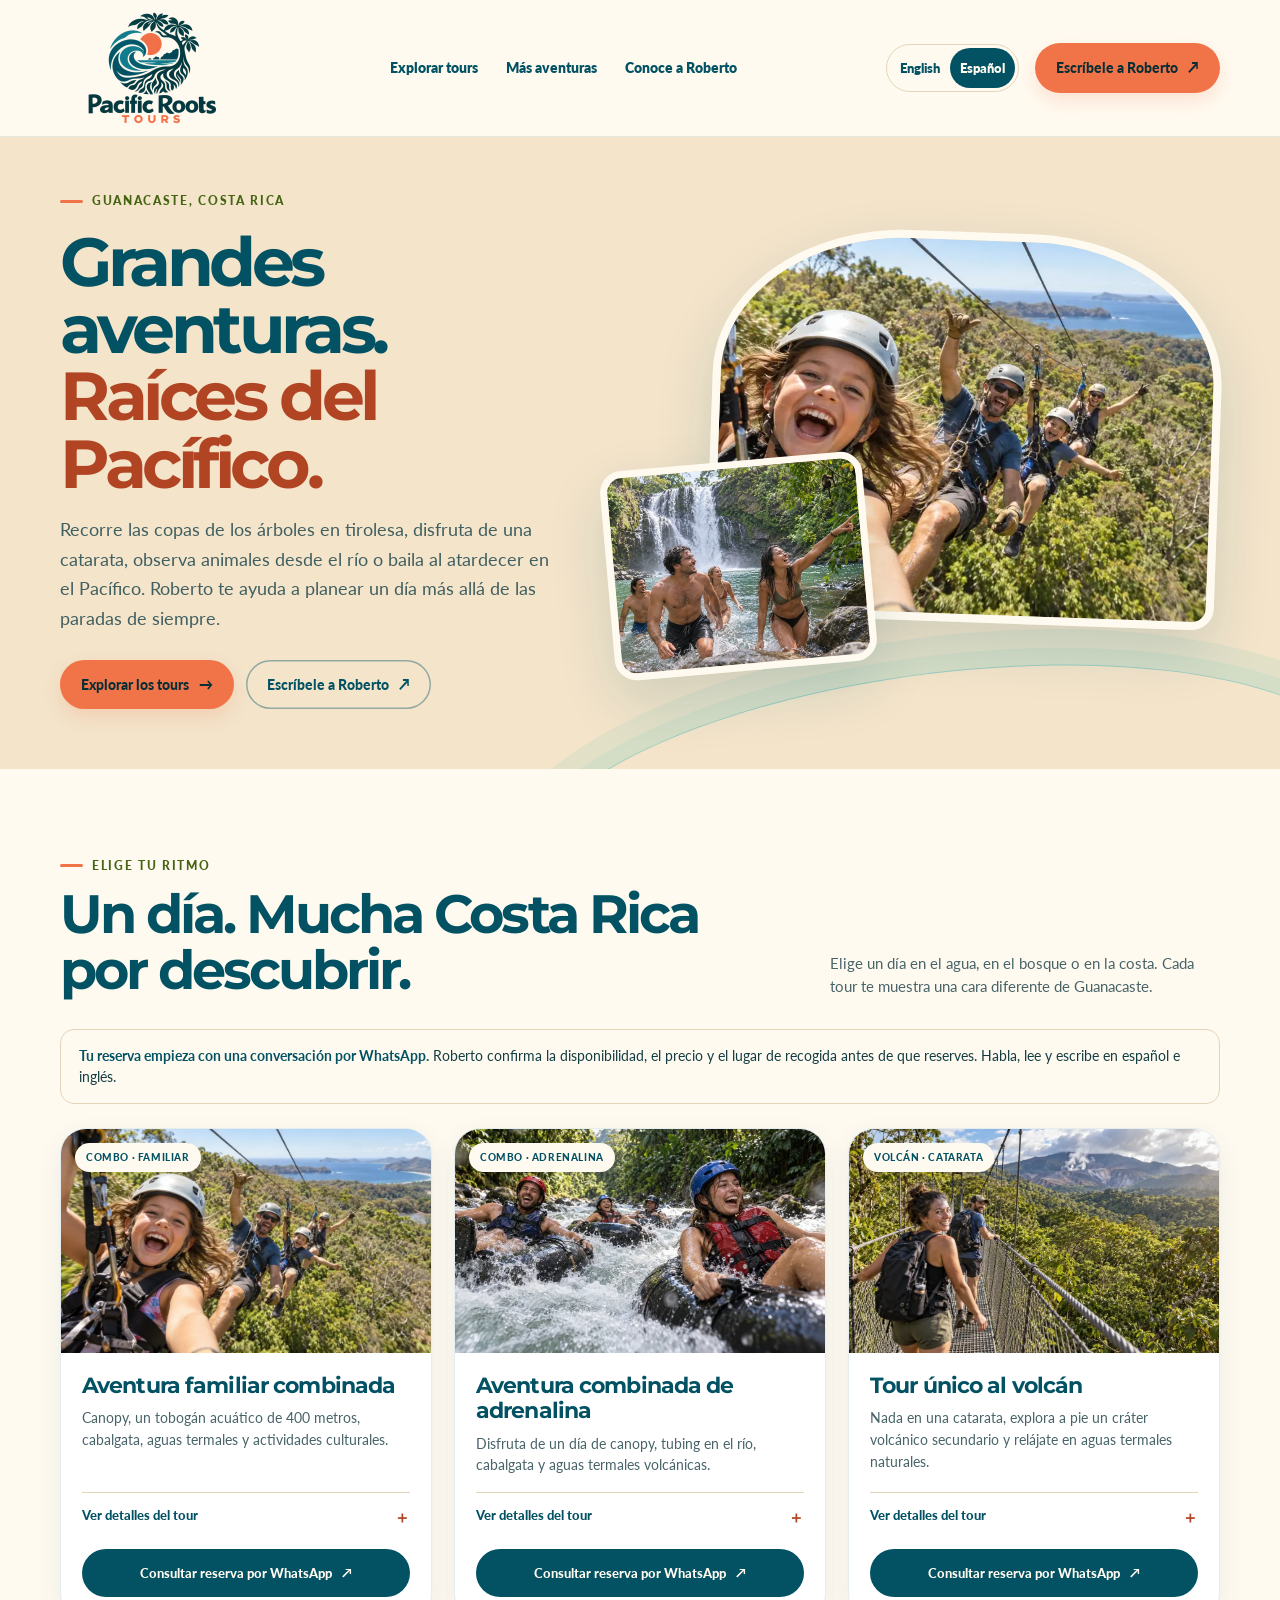
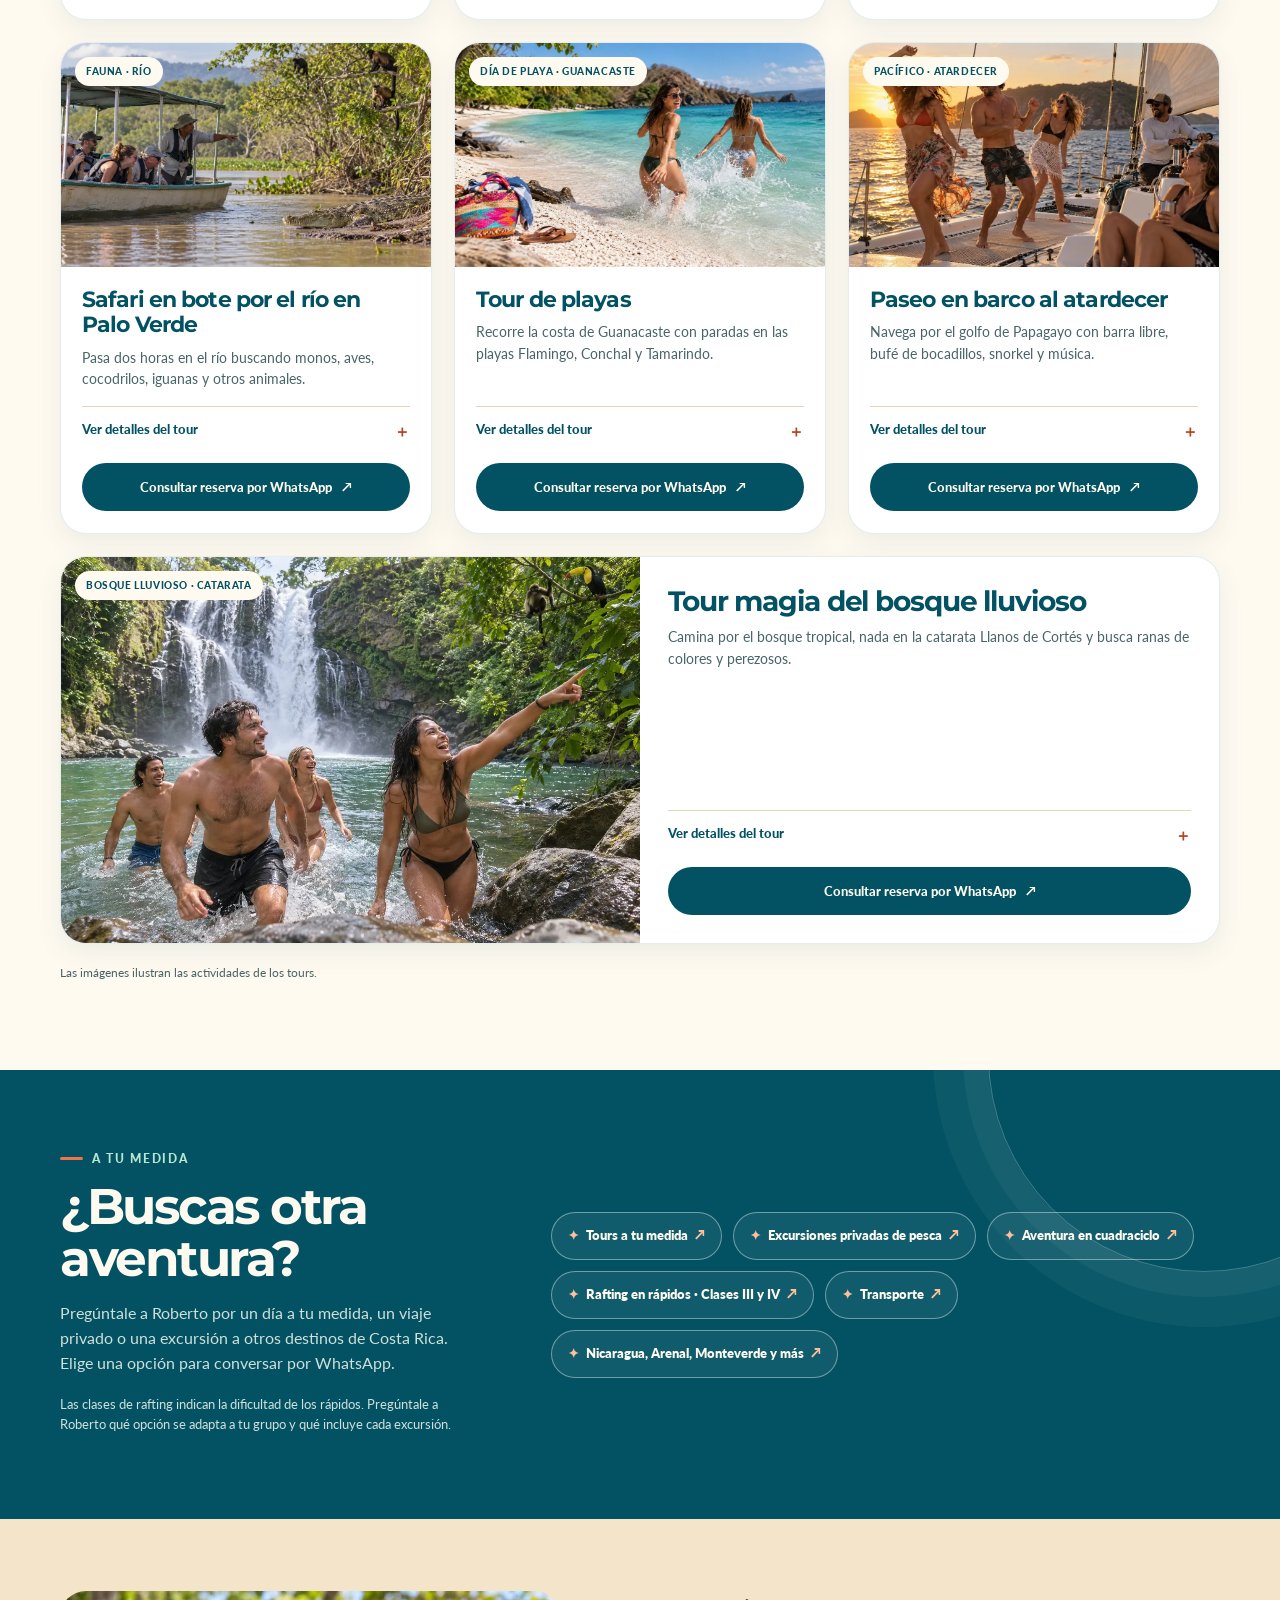
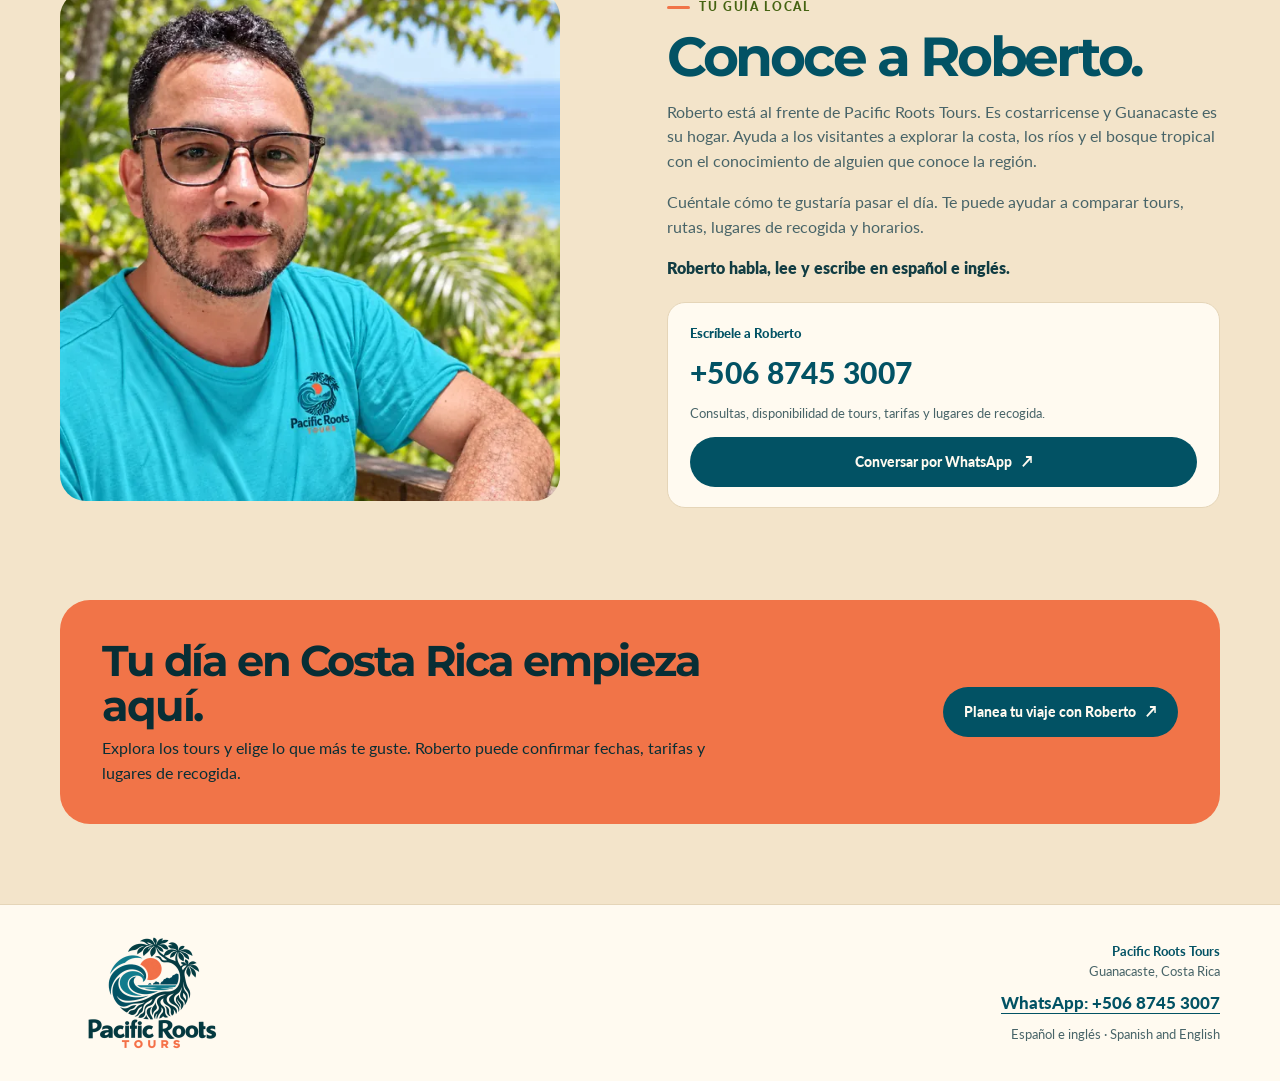
==== es/index.html @ ec78bafe "Add Spanish website and English Español language switch" ====
<!doctype html>
<html lang="es">
<head>
  <meta charset="utf-8">
  <meta name="viewport" content="width=device-width, initial-scale=1">
  <meta name="theme-color" content="#025264">
  <title>Pacific Roots Tours | Tours en Guanacaste, Costa Rica</title>
  <meta name="description" content="Explora Guanacaste con Roberto, tu guía local costarricense. Elige entre canopy, aventuras en el río, cataratas, vida silvestre, playas y paseos al atardecer.">
  <meta property="og:title" content="Pacific Roots Tours | Tours en Guanacaste, Costa Rica">
  <meta property="og:description" content="Canopy, aventuras en el río, vida silvestre, cataratas, playas y paseos al atardecer con Roberto, tu guía local.">
  <meta property="og:type" content="website">
  <link rel="canonical" href="https://www.pacificrootstours.com/es/">
  <meta property="og:url" content="https://www.pacificrootstours.com/es/">

  <link rel="alternate" hreflang="en" href="https://www.pacificrootstours.com/">
  <link rel="alternate" hreflang="es" href="https://www.pacificrootstours.com/es/">
  <link rel="alternate" hreflang="x-default" href="https://www.pacificrootstours.com/">
  <meta property="og:locale" content="es_CR">
  <meta property="og:locale:alternate" content="en_US">
  <meta property="og:site_name" content="Pacific Roots Tours">
  <meta property="og:image" content="https://www.pacificrootstours.com/assets/family-zipline.webp">
  <meta property="og:image:width" content="1100">
  <meta property="og:image:height" content="550">
  <meta property="og:image:alt" content="Imagen ilustrativa de una aventura de canopy en Guanacaste, Costa Rica">
  <meta name="twitter:card" content="summary_large_image">
  <link rel="icon" type="image/webp" href="/assets/pacific-roots-logo-web.webp">
  <link rel="preconnect" href="https://fonts.googleapis.com">
  <link rel="preconnect" href="https://fonts.gstatic.com" crossorigin>
  <link href="https://fonts.googleapis.com/css2?family=Lato:wght@400;500;600;700;800;900&amp;family=Montserrat:wght@600;700;800;900&amp;display=swap" rel="stylesheet">
  <link rel="stylesheet" href="/assets/site.css">
  <script type="application/ld+json">{"@context":"https://schema.org","@graph":[{"@type":"TravelAgency","@id":"https://www.pacificrootstours.com/#business","name":"Pacific Roots Tours","url":"https://www.pacificrootstours.com/","logo":"https://www.pacificrootstours.com/assets/pacific-roots-logo-original.png","telephone":"+50687453007","areaServed":{"@type":"AdministrativeArea","name":"Guanacaste, Costa Rica"},"contactPoint":{"@type":"ContactPoint","telephone":"+50687453007","contactType":"Consultas sobre tours y solicitudes de reserva","availableLanguage":["Spanish","English"],"url":"https://wa.me/50687453007"}},{"@type":"ItemList","name":"Pacific Roots Tours","itemListElement":[{"@type":"ListItem","position":1,"name":"Aventura familiar combinada","url":"https://www.pacificrootstours.com/es/#family-adventure"},{"@type":"ListItem","position":2,"name":"Aventura combinada de adrenalina","url":"https://www.pacificrootstours.com/es/#adrenaline-adventure"},{"@type":"ListItem","position":3,"name":"Tour único al volcán","url":"https://www.pacificrootstours.com/es/#volcano-tour"},{"@type":"ListItem","position":4,"name":"Safari en bote por el río en Palo Verde","url":"https://www.pacificrootstours.com/es/#river-safari"},{"@type":"ListItem","position":5,"name":"Tour de playas","url":"https://www.pacificrootstours.com/es/#beach-tour"},{"@type":"ListItem","position":6,"name":"Paseo en barco al atardecer","url":"https://www.pacificrootstours.com/es/#sunset-cruise"},{"@type":"ListItem","position":7,"name":"Tour magia del bosque lluvioso","url":"https://www.pacificrootstours.com/es/#rainforest-tour"}]}]}</script>
</head>
<body>
  <a class="skip-link" href="#top">Ir al contenido principal</a>
  <header><div class="shell nav">
    <a class="brand" href="#top" aria-label="Inicio de Pacific Roots Tours"><img class="brand-logo" src="/assets/pacific-roots-logo-web.webp" alt="Pacific Roots Tours" width="1536" height="1024"></a>
    <nav class="nav-links" id="navLinks" aria-label="Navegación principal"><a href="#tours">Explorar tours</a><a href="#more">Más aventuras</a><a href="#roberto">Conoce a Roberto</a><a class="nav-contact" href="https://wa.me/50687453007?text=%C2%A1Hola%2C%20Roberto%21%20%C2%BFPodr%C3%ADas%20ayudarme%20a%20planear%20un%20tour%20y%20confirmar%20la%20disponibilidad%2C%20las%20tarifas%20y%20el%20lugar%20de%20recogida%3F" target="_blank" rel="noopener noreferrer">Escríbele a Roberto</a></nav>
    <div class="nav-actions"><nav class="language-switch" aria-label="Idioma del sitio"><a href="/" lang="en" hreflang="en">English</a><a href="/es/" lang="es" hreflang="es" aria-current="page">Español</a></nav>
    <a class="button nav-cta" href="https://wa.me/50687453007?text=%C2%A1Hola%2C%20Roberto%21%20%C2%BFPodr%C3%ADas%20ayudarme%20a%20planear%20un%20tour%20y%20confirmar%20la%20disponibilidad%2C%20las%20tarifas%20y%20el%20lugar%20de%20recogida%3F" target="_blank" rel="noopener noreferrer">Escríbele a Roberto <span aria-hidden="true">↗</span></a>
    <button class="menu" id="menu" aria-label="Abrir menú" aria-expanded="false" aria-controls="navLinks">☰</button>
    </div>
  </div></header>
  <main id="top" tabindex="-1">
    <section class="hero"><div class="shell hero-grid">
      <div><span class="eyebrow">Guanacaste, Costa Rica</span><h1>Grandes aventuras. <em>Raíces del Pacífico.</em></h1><p class="hero-copy">Recorre las copas de los árboles en tirolesa, disfruta de una catarata, observa animales desde el río o baila al atardecer en el Pacífico. Roberto te ayuda a planear un día más allá de las paradas de siempre.</p><div class="actions"><a class="button" href="#tours">Explorar los tours <span aria-hidden="true">→</span></a><a class="button outline" href="https://wa.me/50687453007?text=%C2%A1Hola%2C%20Roberto%21%20%C2%BFPodr%C3%ADas%20ayudarme%20a%20planear%20un%20tour%20y%20confirmar%20la%20disponibilidad%2C%20las%20tarifas%20y%20el%20lugar%20de%20recogida%3F" target="_blank" rel="noopener noreferrer">Escríbele a Roberto <span aria-hidden="true">↗</span></a></div></div>
      <div class="hero-photos" aria-label="Visitantes disfrutando de aventuras en Guanacaste"><img class="hero-main" fetchpriority="high" src="/assets/family-zipline.webp" width="1100" height="550" alt="Una familia se divierte en un recorrido de canopy en Guanacaste"><img class="hero-inset" src="/assets/rainforest-waterfall.webp" width="1100" height="733" alt="Viajeros disfrutando del agua bajo una catarata de Costa Rica"></div>
    </div></section>
    <section class="tour-section" id="tours"><div class="shell"><div class="section-head"><div><span class="eyebrow">Elige tu ritmo</span><h2>Un día. Mucha Costa Rica por descubrir.</h2></div><p>Elige un día en el agua, en el bosque o en la costa. Cada tour te muestra una cara diferente de Guanacaste.</p></div>
      <p class="booking-help"><strong>Tu reserva empieza con una conversación por WhatsApp.</strong> Roberto confirma la disponibilidad, el precio y el lugar de recogida antes de que reserves. Habla, lee y escribe en español e inglés.</p>
      <div class="tour-grid">
        <article class="tour-card" id="family-adventure"><div class="tour-photo"><span class="tag">Combo · familiar</span><img src="/assets/family-zipline.webp" width="1100" height="550" alt="Una familia disfruta de un tour de canopy en Guanacaste" loading="lazy"></div><div class="tour-content"><h3>Aventura familiar combinada</h3><p>Canopy, un tobogán acuático de 400 metros, cabalgata, aguas termales y actividades culturales.</p><details class="details"><summary>Ver detalles del tour</summary><ul><li>Tour de canopy</li><li>Tobogán acuático de 400 metros a través del bosque</li><li>Cabalgata de 45 minutos</li><li>Aguas termales con barro volcánico</li><li>Experiencias de alfarería, caña de azúcar, panadería, café y chocolate</li></ul></details><a class="button deep tour-booking" href="https://wa.me/50687453007?text=%C2%A1Hola%2C%20Roberto%21%20Me%20interesa%20reservar%3A%20Aventura%20familiar%20combinada.%20%C2%BFPodr%C3%ADas%20confirmar%20la%20disponibilidad%2C%20las%20tarifas%20y%20los%20detalles%20de%20recogida%3F" target="_blank" rel="noopener noreferrer" aria-label="Consultar reserva por WhatsApp: Aventura familiar combinada">Consultar reserva por WhatsApp <span aria-hidden="true">↗</span></a></div></article>
        <article class="tour-card" id="adrenaline-adventure"><div class="tour-photo"><span class="tag">Combo · adrenalina</span><img src="/assets/water-rapids.webp" width="1100" height="733" alt="Visitantes se divierten haciendo tubing en los rápidos de Costa Rica" loading="lazy"></div><div class="tour-content"><h3>Aventura combinada de adrenalina</h3><p>Disfruta de un día de canopy, tubing en el río, cabalgata y aguas termales volcánicas.</p><details class="details"><summary>Ver detalles del tour</summary><ul><li>Tour de canopy</li><li>Tubing en rápidos</li><li>Cabalgata de 30 minutos</li><li>Aguas termales con barro volcánico</li></ul></details><a class="button deep tour-booking" href="https://wa.me/50687453007?text=%C2%A1Hola%2C%20Roberto%21%20Me%20interesa%20reservar%3A%20Aventura%20combinada%20de%20adrenalina.%20%C2%BFPodr%C3%ADas%20confirmar%20la%20disponibilidad%2C%20las%20tarifas%20y%20los%20detalles%20de%20recogida%3F" target="_blank" rel="noopener noreferrer" aria-label="Consultar reserva por WhatsApp: Aventura combinada de adrenalina">Consultar reserva por WhatsApp <span aria-hidden="true">↗</span></a></div></article>
        <article class="tour-card" id="volcano-tour"><div class="tour-photo"><span class="tag">Volcán · catarata</span><img src="/assets/hanging-bridges.webp" width="1100" height="619" alt="Viajeros cruzando un puente colgante en el bosque tropical lluvioso de Costa Rica" loading="lazy"></div><div class="tour-content"><h3>Tour único al volcán</h3><p>Nada en una catarata, explora a pie un cráter volcánico secundario y relájate en aguas termales naturales.</p><details class="details"><summary>Ver detalles del tour</summary><ul><li>Poza natural con catarata</li><li>Tour de canopy opcional</li><li>Cabalgata o recorrido en tractor</li><li>Cráter volcánico secundario que se puede recorrer a pie</li><li>Aguas termales, barro volcánico y sauna</li><li>Caminata por el bosque tropical lluvioso con un puente colgante</li></ul></details><a class="button deep tour-booking" href="https://wa.me/50687453007?text=%C2%A1Hola%2C%20Roberto%21%20Me%20interesa%20reservar%3A%20Tour%20%C3%BAnico%20al%20volc%C3%A1n.%20%C2%BFPodr%C3%ADas%20confirmar%20la%20disponibilidad%2C%20las%20tarifas%20y%20los%20detalles%20de%20recogida%3F" target="_blank" rel="noopener noreferrer" aria-label="Consultar reserva por WhatsApp: Tour único al volcán">Consultar reserva por WhatsApp <span aria-hidden="true">↗</span></a></div></article>
        <article class="tour-card" id="river-safari"><div class="tour-photo"><span class="tag">Fauna · río</span><img src="/assets/palo-verde-river.webp" width="1100" height="619" alt="Visitantes observan un cocodrilo desde un bote de safari en el río Tempisque" loading="lazy"></div><div class="tour-content"><h3>Safari en bote por el río en Palo Verde</h3><p>Pasa dos horas en el río buscando monos, aves, cocodrilos, iguanas y otros animales.</p><details class="details"><summary>Ver detalles del tour</summary><ul><li>Safari de 2 horas por el río</li><li>Observación de vida silvestre</li><li>Almuerzo típico preparado en cocina de leña</li><li>Demostración de alfarería y café</li></ul></details><a class="button deep tour-booking" href="https://wa.me/50687453007?text=%C2%A1Hola%2C%20Roberto%21%20Me%20interesa%20reservar%3A%20Safari%20en%20bote%20por%20el%20r%C3%ADo%20en%20Palo%20Verde.%20%C2%BFPodr%C3%ADas%20confirmar%20la%20disponibilidad%2C%20las%20tarifas%20y%20los%20detalles%20de%20recogida%3F" target="_blank" rel="noopener noreferrer" aria-label="Consultar reserva por WhatsApp: Safari en bote por el río en Palo Verde">Consultar reserva por WhatsApp <span aria-hidden="true">↗</span></a></div></article>
        <article class="tour-card" id="beach-tour"><div class="tour-photo"><span class="tag">Día de playa · Guanacaste</span><img src="/assets/beach-day.webp" width="1100" height="733" alt="Amigos disfrutando del agua turquesa en una playa de Costa Rica" loading="lazy"></div><div class="tour-content"><h3>Tour de playas</h3><p>Recorre la costa de Guanacaste con paradas en las playas Flamingo, Conchal y Tamarindo.</p><details class="details"><summary>Ver detalles del tour</summary><ul><li>Playa Flamingo</li><li>Playa Conchal</li><li>Playa Tamarindo</li><li>Clases de surf opcionales</li></ul></details><a class="button deep tour-booking" href="https://wa.me/50687453007?text=%C2%A1Hola%2C%20Roberto%21%20Me%20interesa%20reservar%3A%20Tour%20de%20playas.%20%C2%BFPodr%C3%ADas%20confirmar%20la%20disponibilidad%2C%20las%20tarifas%20y%20los%20detalles%20de%20recogida%3F" target="_blank" rel="noopener noreferrer" aria-label="Consultar reserva por WhatsApp: Tour de playas">Consultar reserva por WhatsApp <span aria-hidden="true">↗</span></a></div></article>
        <article class="tour-card" id="sunset-cruise"><div class="tour-photo"><span class="tag">Pacífico · atardecer</span><img src="/assets/sunset-cruise.webp" width="1100" height="619" alt="Visitantes bailando durante un paseo al atardecer en el golfo de Papagayo" loading="lazy"></div><div class="tour-content"><h3>Paseo en barco al atardecer</h3><p>Navega por el golfo de Papagayo con barra libre, bufé de bocadillos, snorkel y música.</p><details class="details"><summary>Ver detalles del tour</summary><ul><li>Paseo por el golfo de Papagayo</li><li>Barra libre, bufé de bocadillos, snorkel y música</li><li>Elige la cubierta superior para disfrutar de la brisa o la inferior para recibir menos sol</li></ul></details><a class="button deep tour-booking" href="https://wa.me/50687453007?text=%C2%A1Hola%2C%20Roberto%21%20Me%20interesa%20reservar%3A%20Paseo%20en%20barco%20al%20atardecer.%20%C2%BFPodr%C3%ADas%20confirmar%20la%20disponibilidad%2C%20las%20tarifas%20y%20los%20detalles%20de%20recogida%3F" target="_blank" rel="noopener noreferrer" aria-label="Consultar reserva por WhatsApp: Paseo en barco al atardecer">Consultar reserva por WhatsApp <span aria-hidden="true">↗</span></a></div></article>
        <article class="tour-card" id="rainforest-tour"><div class="tour-photo"><span class="tag">Bosque lluvioso · catarata</span><img src="/assets/rainforest-waterfall.webp" width="1100" height="733" alt="Viajeros disfrutando del agua en una catarata del bosque tropical de Costa Rica" loading="lazy"></div><div class="tour-content"><h3>Tour magia del bosque lluvioso</h3><p>Camina por el bosque tropical, nada en la catarata Llanos de Cortés y busca ranas de colores y perezosos.</p><details class="details"><summary>Ver detalles del tour</summary><ul><li>Baño en la famosa catarata Llanos de Cortés</li><li>Caminata por el bosque tropical lluvioso con observación de flora y fauna</li><li>Jardín botánico con ranas de colores y muchas posibilidades de ver perezosos</li><li>Experiencia del café</li></ul></details><a class="button deep tour-booking" href="https://wa.me/50687453007?text=%C2%A1Hola%2C%20Roberto%21%20Me%20interesa%20reservar%3A%20Tour%20magia%20del%20bosque%20lluvioso.%20%C2%BFPodr%C3%ADas%20confirmar%20la%20disponibilidad%2C%20las%20tarifas%20y%20los%20detalles%20de%20recogida%3F" target="_blank" rel="noopener noreferrer" aria-label="Consultar reserva por WhatsApp: Tour magia del bosque lluvioso">Consultar reserva por WhatsApp <span aria-hidden="true">↗</span></a></div></article>
      </div>
      <p class="image-note">Las imágenes ilustran las actividades de los tours.</p>
    </div></section>
    <section class="more" id="more"><div class="shell more-grid"><div><span class="eyebrow">A tu medida</span><h2>¿Buscas otra aventura?</h2><p>Pregúntale a Roberto por un día a tu medida, un viaje privado o una excursión a otros destinos de Costa Rica. Elige una opción para conversar por WhatsApp.</p><p class="service-note">Las clases de rafting indican la dificultad de los rápidos. Pregúntale a Roberto qué opción se adapta a tu grupo y qué incluye cada excursión.</p></div><div class="pills"><a class="pill" href="https://wa.me/50687453007?text=%C2%A1Hola%2C%20Roberto%21%20Quisiera%20consultar%20sobre%3A%20Tours%20a%20tu%20medida.%20%C2%BFPodr%C3%ADas%20indicarme%20la%20disponibilidad%20y%20las%20tarifas%3F" target="_blank" rel="noopener noreferrer" aria-label="Consultar a Roberto por WhatsApp sobre Tours a tu medida"><b aria-hidden="true">✦</b><span class="pill-label">Tours a tu medida</span> <span aria-hidden="true">↗</span></a><a class="pill" href="https://wa.me/50687453007?text=%C2%A1Hola%2C%20Roberto%21%20Quisiera%20consultar%20sobre%3A%20Excursiones%20privadas%20de%20pesca.%20%C2%BFPodr%C3%ADas%20indicarme%20la%20disponibilidad%20y%20las%20tarifas%3F" target="_blank" rel="noopener noreferrer" aria-label="Consultar a Roberto por WhatsApp sobre Excursiones privadas de pesca"><b aria-hidden="true">✦</b><span class="pill-label">Excursiones privadas de pesca</span> <span aria-hidden="true">↗</span></a><a class="pill" href="https://wa.me/50687453007?text=%C2%A1Hola%2C%20Roberto%21%20Quisiera%20consultar%20sobre%3A%20Aventura%20en%20cuadraciclo.%20%C2%BFPodr%C3%ADas%20indicarme%20la%20disponibilidad%20y%20las%20tarifas%3F" target="_blank" rel="noopener noreferrer" aria-label="Consultar a Roberto por WhatsApp sobre Aventura en cuadraciclo"><b aria-hidden="true">✦</b><span class="pill-label">Aventura en cuadraciclo</span> <span aria-hidden="true">↗</span></a><a class="pill" href="https://wa.me/50687453007?text=%C2%A1Hola%2C%20Roberto%21%20Quisiera%20consultar%20sobre%3A%20Rafting%20en%20r%C3%A1pidos%20%C2%B7%20Clases%20III%20y%20IV.%20%C2%BFPodr%C3%ADas%20indicarme%20la%20disponibilidad%20y%20las%20tarifas%3F" target="_blank" rel="noopener noreferrer" aria-label="Consultar a Roberto por WhatsApp sobre Rafting en rápidos · Clases III y IV"><b aria-hidden="true">✦</b><span class="pill-label">Rafting en rápidos · Clases III y IV</span> <span aria-hidden="true">↗</span></a><a class="pill" href="https://wa.me/50687453007?text=%C2%A1Hola%2C%20Roberto%21%20Quisiera%20consultar%20sobre%3A%20Transporte.%20%C2%BFPodr%C3%ADas%20indicarme%20la%20disponibilidad%20y%20las%20tarifas%3F" target="_blank" rel="noopener noreferrer" aria-label="Consultar a Roberto por WhatsApp sobre Transporte"><b aria-hidden="true">✦</b><span class="pill-label">Transporte</span> <span aria-hidden="true">↗</span></a><a class="pill" href="https://wa.me/50687453007?text=%C2%A1Hola%2C%20Roberto%21%20Quisiera%20consultar%20sobre%3A%20Nicaragua%2C%20Arenal%2C%20Monteverde%20y%20m%C3%A1s.%20%C2%BFPodr%C3%ADas%20indicarme%20la%20disponibilidad%20y%20las%20tarifas%3F" target="_blank" rel="noopener noreferrer" aria-label="Consultar a Roberto por WhatsApp sobre Nicaragua, Arenal, Monteverde y más"><b aria-hidden="true">✦</b><span class="pill-label">Nicaragua, Arenal, Monteverde y más</span> <span aria-hidden="true">↗</span></a></div></div></section>
    <section class="roberto" id="roberto"><div class="shell roberto-grid"><div class="roberto-photo"><img src="/assets/roberto-coastal.webp" width="599" height="610" alt="Roberto, tu guía costarricense de Pacific Roots Tours" loading="lazy"></div><div class="roberto-copy"><span class="eyebrow">Tu guía local</span><h2>Conoce a Roberto.</h2><p>Roberto está al frente de Pacific Roots Tours. Es costarricense y Guanacaste es su hogar. Ayuda a los visitantes a explorar la costa, los ríos y el bosque tropical con el conocimiento de alguien que conoce la región.</p><p>Cuéntale cómo te gustaría pasar el día. Te puede ayudar a comparar tours, rutas, lugares de recogida y horarios.</p><p class="languages">Roberto habla, lee y escribe en español e inglés.</p><div class="contact-card"><span class="contact-label">Escríbele a Roberto</span><a class="contact-number" href="https://wa.me/50687453007?text=%C2%A1Hola%2C%20Roberto%21%20%C2%BFPodr%C3%ADas%20ayudarme%20a%20planear%20un%20tour%20y%20confirmar%20la%20disponibilidad%2C%20las%20tarifas%20y%20el%20lugar%20de%20recogida%3F" target="_blank" rel="noopener noreferrer">+506 8745 3007</a><p>Consultas, disponibilidad de tours, tarifas y lugares de recogida.</p><a class="button deep" href="https://wa.me/50687453007?text=%C2%A1Hola%2C%20Roberto%21%20%C2%BFPodr%C3%ADas%20ayudarme%20a%20planear%20un%20tour%20y%20confirmar%20la%20disponibilidad%2C%20las%20tarifas%20y%20el%20lugar%20de%20recogida%3F" target="_blank" rel="noopener noreferrer">Conversar por WhatsApp <span aria-hidden="true">↗</span></a></div></div></div></section>
    <section class="plan" id="plan"><div class="shell"><div class="plan-card"><div class="plan-copy"><h2>Tu día en Costa Rica empieza aquí.</h2><p>Explora los tours y elige lo que más te guste. Roberto puede confirmar fechas, tarifas y lugares de recogida.</p></div><a class="button deep" href="https://wa.me/50687453007?text=%C2%A1Hola%2C%20Roberto%21%20Me%20interesa%20reservar%20un%20tour%20de%20Pacific%20Roots.%20%C2%BFPodr%C3%ADas%20ayudarme%20con%20las%20fechas%2C%20las%20tarifas%20y%20el%20lugar%20de%20recogida%3F" target="_blank" rel="noopener noreferrer">Planea tu viaje con Roberto <span aria-hidden="true">↗</span></a></div></div></section>
  </main>
  <footer><div class="shell footer-row"><a class="brand footer-brand" href="#top" aria-label="Inicio de Pacific Roots Tours"><img class="brand-logo" src="/assets/pacific-roots-logo-web.webp" alt="Pacific Roots Tours" width="1536" height="1024"></a><div class="footer-note"><strong>Pacific Roots Tours</strong><br>Guanacaste, Costa Rica<br><a href="https://wa.me/50687453007?text=%C2%A1Hola%2C%20Roberto%21%20%C2%BFPodr%C3%ADas%20ayudarme%20a%20planear%20un%20tour%20y%20confirmar%20la%20disponibilidad%2C%20las%20tarifas%20y%20el%20lugar%20de%20recogida%3F" target="_blank" rel="noopener noreferrer">WhatsApp: +506 8745 3007</a><br>Español e inglés · Spanish and English</div></div></footer>
  <script>

    // Keep the selected tour or section when changing languages.
    const syncLanguageLinks=()=>{
      document.querySelectorAll('.language-switch a').forEach(a=>{
        const destination=new URL(a.href);
        destination.hash=window.location.hash;
        a.href=destination.pathname+destination.hash;
      });
    };
    syncLanguageLinks();
    window.addEventListener('hashchange',syncLanguageLinks);
    const m=document.getElementById('menu'),n=document.getElementById('navLinks');
    if(m&&n){
      document.documentElement.classList.add('has-js');
      const closeMenu=()=>{n.classList.remove('open');m.setAttribute('aria-expanded','false');m.setAttribute('aria-label','Abrir menú');m.textContent='☰'};
      m.addEventListener('click',()=>{const open=n.classList.toggle('open');m.setAttribute('aria-expanded',String(open));m.setAttribute('aria-label',open?'Cerrar menú':'Abrir menú');m.textContent=open?'×':'☰'});
      n.querySelectorAll('a').forEach(a=>a.addEventListener('click',closeMenu));
      document.addEventListener('keydown',e=>{if(e.key==='Escape'&&n.classList.contains('open')){closeMenu();m.focus()}});
    }
  </script>
</body>
</html>
---- assets/site.css ----
:root{--deep:#025264;--aqua:#29aeb6;--coral:#f17448;--coral-text:#b04423;--cream:#f3e4ca;--leaf:#456312;--ink:#123d43;--button-ink:#082e35;--muted:#486468;--paper:#fffaf0;--line:#e5d5b8;--shadow:0 22px 55px rgba(2,82,100,.15);--round:26px;--anchor-offset:152px}
*{box-sizing:border-box}
html{scroll-behavior:smooth;scroll-padding-top:var(--anchor-offset)}
body{margin:0;background:var(--paper);color:var(--ink);font-family:Lato,Arial,sans-serif;line-height:1.55}
a{color:inherit}button{font:inherit}img{max-width:100%}
.shell{width:min(1160px,calc(100% - 48px));margin:auto}
.skip-link{position:fixed;left:16px;top:12px;z-index:30;padding:10px 16px;border-radius:8px;background:var(--deep);color:var(--paper);transform:translateY(-180%)}
.skip-link:focus{transform:translateY(0)}
header{position:sticky;top:0;z-index:10;background:rgba(255,250,240,.98);border-bottom:1px solid rgba(2,82,100,.11)}
.nav{min-height:136px;display:flex;align-items:center;justify-content:space-between;gap:24px}
.brand{display:flex;align-items:center;text-decoration:none;flex-shrink:0}
.brand img.brand-logo{display:block;width:180px;height:auto;object-fit:contain}
.nav-links{display:flex;align-items:center;gap:28px}
.nav-links a{font-size:14px;text-decoration:none;font-weight:800;color:var(--deep);padding:10px 0}
.nav-links a:hover{text-decoration:underline;text-underline-offset:5px}
.nav-contact{display:none}
.button{display:inline-flex;align-items:center;justify-content:center;gap:10px;min-height:48px;padding:14px 21px;border-radius:999px;background:var(--coral);color:var(--button-ink);text-decoration:none;font-size:14px;font-weight:900;box-shadow:0 8px 18px rgba(241,116,72,.18);transition:transform .2s,box-shadow .2s}
.button:hover{transform:translateY(-2px);box-shadow:0 12px 22px rgba(2,82,100,.16)}
.button.deep{background:var(--deep);color:var(--paper);box-shadow:none}
.button.outline{background:transparent;color:var(--deep);box-shadow:inset 0 0 0 1.5px rgba(2,82,100,.4)}
.menu{display:none;border:1px solid var(--line);border-radius:10px;background:var(--paper);color:var(--deep);min-width:48px;min-height:48px;font-size:27px;padding:6px}
a:focus-visible,button:focus-visible,summary:focus-visible{outline:3px solid var(--deep);outline-offset:4px}
.more a:focus-visible{outline-color:var(--paper)}
.hero{position:relative;overflow:hidden;background:var(--cream)}
.hero:after{content:"";position:absolute;right:-7%;bottom:-205px;width:66%;height:300px;border:1px solid rgba(41,174,182,.45);border-radius:50%;box-shadow:0 0 0 17px rgba(41,174,182,.08),0 0 0 36px rgba(41,174,182,.08);transform:rotate(-7deg)}
.hero-grid{position:relative;z-index:1;display:grid;grid-template-columns:.9fr 1.1fr;align-items:center;gap:46px;min-height:600px;padding:48px 0 60px}
.eyebrow{display:inline-flex;align-items:center;gap:9px;color:var(--leaf);font-size:12px;font-weight:900;letter-spacing:.14em;text-transform:uppercase}
.eyebrow:before{content:"";width:23px;height:3px;border-radius:4px;background:var(--coral)}
h1,h2,h3{font-family:Montserrat,Lato,sans-serif}
h1{max-width:560px;margin:17px 0 18px;color:var(--deep);font-size:clamp(46px,6.1vw,76px);line-height:.99;letter-spacing:-.065em}
h1 em{color:var(--coral-text);font-style:normal}
.hero-copy{max-width:520px;color:#405f61;font-size:18px;line-height:1.65}
.actions{display:flex;gap:12px;flex-wrap:wrap;margin-top:26px}
.hero-photos{position:relative;min-height:455px}
.hero-main{position:absolute;right:0;top:12px;width:83%;height:390px;object-fit:cover;border:8px solid var(--paper);border-radius:38% 38% 22px 22px;box-shadow:var(--shadow);transform:rotate(2deg)}
.hero-inset{position:absolute;left:0;bottom:4px;width:43%;height:210px;object-fit:cover;border:7px solid var(--paper);border-radius:22px;box-shadow:var(--shadow);transform:rotate(-5deg)}
.image-note{margin:16px 0 0;color:var(--muted);font-size:12px}
.tour-section{padding:80px 0 88px;background:var(--paper)}
.section-head{display:flex;justify-content:space-between;align-items:end;gap:30px;margin-bottom:30px}
.section-head h2{max-width:650px;margin:11px 0 0;color:var(--deep);font-size:clamp(34px,4.5vw,54px);line-height:1.04;letter-spacing:-.055em}
.section-head p{max-width:390px;margin:0;color:var(--muted);font-size:15px}
.booking-help{margin:0 0 24px;padding:15px 18px;border-radius:14px;border:1px solid var(--line);font-size:14px;color:var(--ink)}
.booking-help strong{color:var(--deep)}
.tour-grid{display:grid;grid-template-columns:repeat(3,minmax(0,1fr));gap:22px}
.tour-card{min-width:0;overflow:hidden;display:flex;flex-direction:column;border:1px solid rgba(2,82,100,.1);border-radius:var(--round);background:#fff;box-shadow:0 9px 26px rgba(2,82,100,.08)}
.tour-photo{position:relative;flex-shrink:0;height:224px;overflow:hidden;background:var(--aqua)}
.tour-photo img{display:block;width:100%;height:100%;object-fit:cover}
.tag{position:absolute;z-index:1;top:14px;left:14px;padding:7px 11px;border-radius:999px;background:var(--paper);color:var(--deep);font-size:10px;font-weight:900;letter-spacing:.06em;text-transform:uppercase}
.tour-content{display:flex;flex-direction:column;flex:1;padding:20px 21px 22px}
.tour-content h3{margin:0 0 9px;color:var(--deep);font-size:22px;line-height:1.15;letter-spacing:-.04em}
.tour-content p{margin:0 0 16px;color:var(--muted);font-size:14px}
.details{margin-top:auto;border-top:1px solid var(--line)}
.details summary{min-height:44px;padding-top:12px;cursor:pointer;list-style:none;color:var(--deep);font-size:13px;font-weight:900}
.details summary::-webkit-details-marker{display:none}
.details summary:after{content:"＋";float:right;color:var(--coral-text);font-size:16px}
.details[open] summary:after{content:"−"}
.details ul{margin:0 0 10px;padding-left:19px;color:#4c6668;font-size:13px}
.details li{margin:5px 0}
.tour-booking{width:100%;margin-top:12px;font-size:13px;padding:12px 14px}
.tour-section .image-note{margin-top:20px}
.more{position:relative;overflow:hidden;padding:72px 0;background:var(--deep);color:var(--paper)}
.more:after{content:"";position:absolute;width:430px;height:430px;right:-140px;top:-230px;border:1px solid rgba(255,255,255,.25);border-radius:50%;box-shadow:0 0 0 25px rgba(255,255,255,.04),0 0 0 55px rgba(255,255,255,.04)}
.more-grid{position:relative;z-index:1;display:grid;grid-template-columns:.8fr 1.2fr;align-items:center;gap:45px}
.more .eyebrow{color:#b7e7d1}
.more h2{margin:13px 0;color:var(--paper);font-size:clamp(34px,4vw,50px);line-height:1.04;letter-spacing:-.05em}
.more p{max-width:410px;color:#d0e0d8}
.pills{display:flex;flex-wrap:wrap;gap:11px}
.pill{display:inline-flex;align-items:center;gap:7px;min-height:48px;max-width:100%;padding:12px 16px;border:1px solid rgba(255,255,255,.4);border-radius:24px;background:rgba(255,255,255,.06);color:var(--paper);font-size:13px;font-weight:800;text-decoration:none;transition:background .2s}
.pill:hover{background:rgba(255,255,255,.17)}
.pill b,.pill span{flex-shrink:0;color:#ffbf9d}
.pill .pill-label{color:inherit;flex-shrink:1;overflow-wrap:anywhere}
.roberto{padding:72px 0 0;background:var(--cream)}
.roberto-grid{display:grid;grid-template-columns:1fr 1fr;gap:54px;align-items:start;padding-bottom:48px}
.roberto-photo{height:510px;max-width:500px;align-self:start;overflow:hidden;border-radius:var(--round)}
.roberto-photo img{width:100%;height:100%;display:block;object-fit:cover;object-position:center top}
.roberto-copy{padding:0}
.roberto-copy h2{margin:12px 0 15px;color:var(--deep);font-size:clamp(38px,4.5vw,55px);line-height:1;letter-spacing:-.06em}
.roberto-copy p{color:var(--muted);font-size:16px}
.roberto-copy .languages{color:var(--ink);font-weight:800}
.contact-card{margin-top:22px;padding:20px 22px;border-radius:18px;background:var(--paper);border:1px solid var(--line)}
.contact-card .contact-label{display:block;color:var(--deep);font-size:13px;font-weight:900}
.contact-number{display:inline-block;margin:5px 0 8px;color:var(--deep);font-size:clamp(23px,3vw,30px);font-weight:900;text-decoration:none;letter-spacing:.01em}
.contact-number:hover{text-decoration:underline;text-underline-offset:4px}
.contact-card p{margin:0 0 14px;font-size:13px}
.contact-card .button{width:100%}
.plan{padding:44px 0 80px;background:var(--cream)}
.plan-card{display:flex;align-items:center;justify-content:space-between;gap:25px;padding:38px 42px;border-radius:30px;background:var(--coral);color:var(--button-ink)}
.plan-copy{max-width:650px}
.plan-card h2{margin:0 0 8px;font-size:clamp(30px,4vw,43px);line-height:1.05;letter-spacing:-.05em}
.plan-card p{margin:0;color:var(--button-ink)}
.plan-card a{flex-shrink:0}
footer{padding:28px 0;background:var(--paper);color:var(--deep);font-size:13px;border-top:1px solid var(--line)}
.footer-row{display:flex;align-items:center;justify-content:space-between;gap:25px}
.footer-note{max-width:380px;text-align:right;color:var(--muted)}
.footer-note strong{color:var(--deep)}
.footer-note a{display:inline-block;padding:8px 0;font-size:17px;font-weight:900;color:var(--deep);text-underline-offset:4px}
@media(min-width:651px){.tour-card:last-child{grid-column:1/-1;display:grid;grid-template-columns:1fr 1fr}.tour-card:last-child .tour-photo{height:100%;min-height:290px}.tour-card:last-child .tour-content{padding:28px}.tour-card:last-child h3{font-size:28px}}
@media(max-width:1000px){.hero-grid{gap:25px;min-height:550px}.hero-photos{min-height:390px}.hero-main{height:330px}.hero-inset{height:170px}.tour-grid{grid-template-columns:repeat(2,minmax(0,1fr))}.roberto-grid{gap:32px}.roberto-photo{height:440px}.plan-card{padding:32px}.plan-card .button{max-width:220px}}
@media(max-width:1100px){:root{--anchor-offset:132px}.nav{min-height:116px;flex-wrap:wrap;gap:12px;padding:6px 0}.brand img.brand-logo{width:148px}.nav-cta{display:none}.nav-links{order:3;flex-basis:100%;flex-direction:column;align-items:stretch;gap:8px;padding:10px 0 18px}.nav-links a{min-height:44px;padding:10px 12px}.nav-contact{display:block}.has-js .nav{flex-wrap:nowrap}.has-js .menu{display:block}.has-js .nav-links{display:none;position:absolute;left:0;right:0;top:100%;padding:16px 24px 20px;background:var(--paper);border-bottom:1px solid var(--line);box-shadow:0 12px 20px rgba(2,82,100,.09)}.has-js .nav-links.open{display:flex}}
@media(max-width:650px){.shell{width:min(calc(100% - 32px),560px)}.hero-grid{grid-template-columns:1fr;gap:0;padding:34px 0 40px}.hero-copy{font-size:16px}.hero-photos{min-height:315px;margin:22px 0 0}.hero-main{width:86%;height:270px;top:3px;border-width:6px;border-radius:32% 32% 18px 18px}.hero-inset{width:45%;height:140px;border-width:6px}.tour-section{padding:56px 0}.section-head{display:block;margin-bottom:20px}.section-head p{margin-top:14px}.tour-grid{grid-template-columns:1fr;gap:20px}.tour-photo{height:230px}.more{padding:56px 0}.more-grid,.roberto-grid{grid-template-columns:1fr;gap:24px}.roberto{padding:56px 0 0}.roberto-copy{padding-bottom:0}.roberto-grid{padding-bottom:0}.roberto-photo{height:350px;width:min(100%,390px);margin:auto;order:2}.plan{padding:32px 0 56px}.plan-card{align-items:flex-start;flex-direction:column;padding:28px 24px}.plan-card .button{max-width:none;width:100%}.footer-row{align-items:flex-start;flex-direction:column;gap:12px}.footer-note{text-align:left}.contact-card{padding:18px}.tour-booking{font-size:14px}}
@media(prefers-reduced-motion:reduce){html{scroll-behavior:auto}*,*:before,*:after{transition-duration:.01ms!important;animation-duration:.01ms!important}}

html:not(.has-js){scroll-padding-top:20px}html:not(.has-js) header{position:static}

.more .service-note{font-size:13px;color:#d0e0d8;margin-top:18px}

/* Language controls remain available alongside the mobile menu. */
.nav-actions{display:flex;align-items:center;gap:16px;flex-shrink:0}
.language-switch{display:flex;align-items:center;border:1px solid var(--line);border-radius:999px;padding:3px;flex-shrink:0}
.language-switch a{display:flex;align-items:center;justify-content:center;min-height:40px;padding:8px 10px;border-radius:999px;font-size:13px;font-weight:800;text-decoration:none;color:var(--deep)}
.language-switch a[aria-current="page"]{background:var(--deep);color:var(--paper)}
.language-switch a:hover{text-decoration:underline;text-underline-offset:3px}
html[lang="es"] h1{font-size:clamp(43px,5.5vw,68px)}
@media(max-width:1100px){.nav-actions{order:2}.nav-actions .menu{display:none}.has-js .nav-actions .menu{display:block}}
@media(max-width:480px){.nav{gap:8px}.brand img.brand-logo{width:100px}.nav-actions{gap:8px}.language-switch a{font-size:12px;padding:8px 7px}.nav-actions .menu{min-width:44px;width:44px;min-height:44px}}
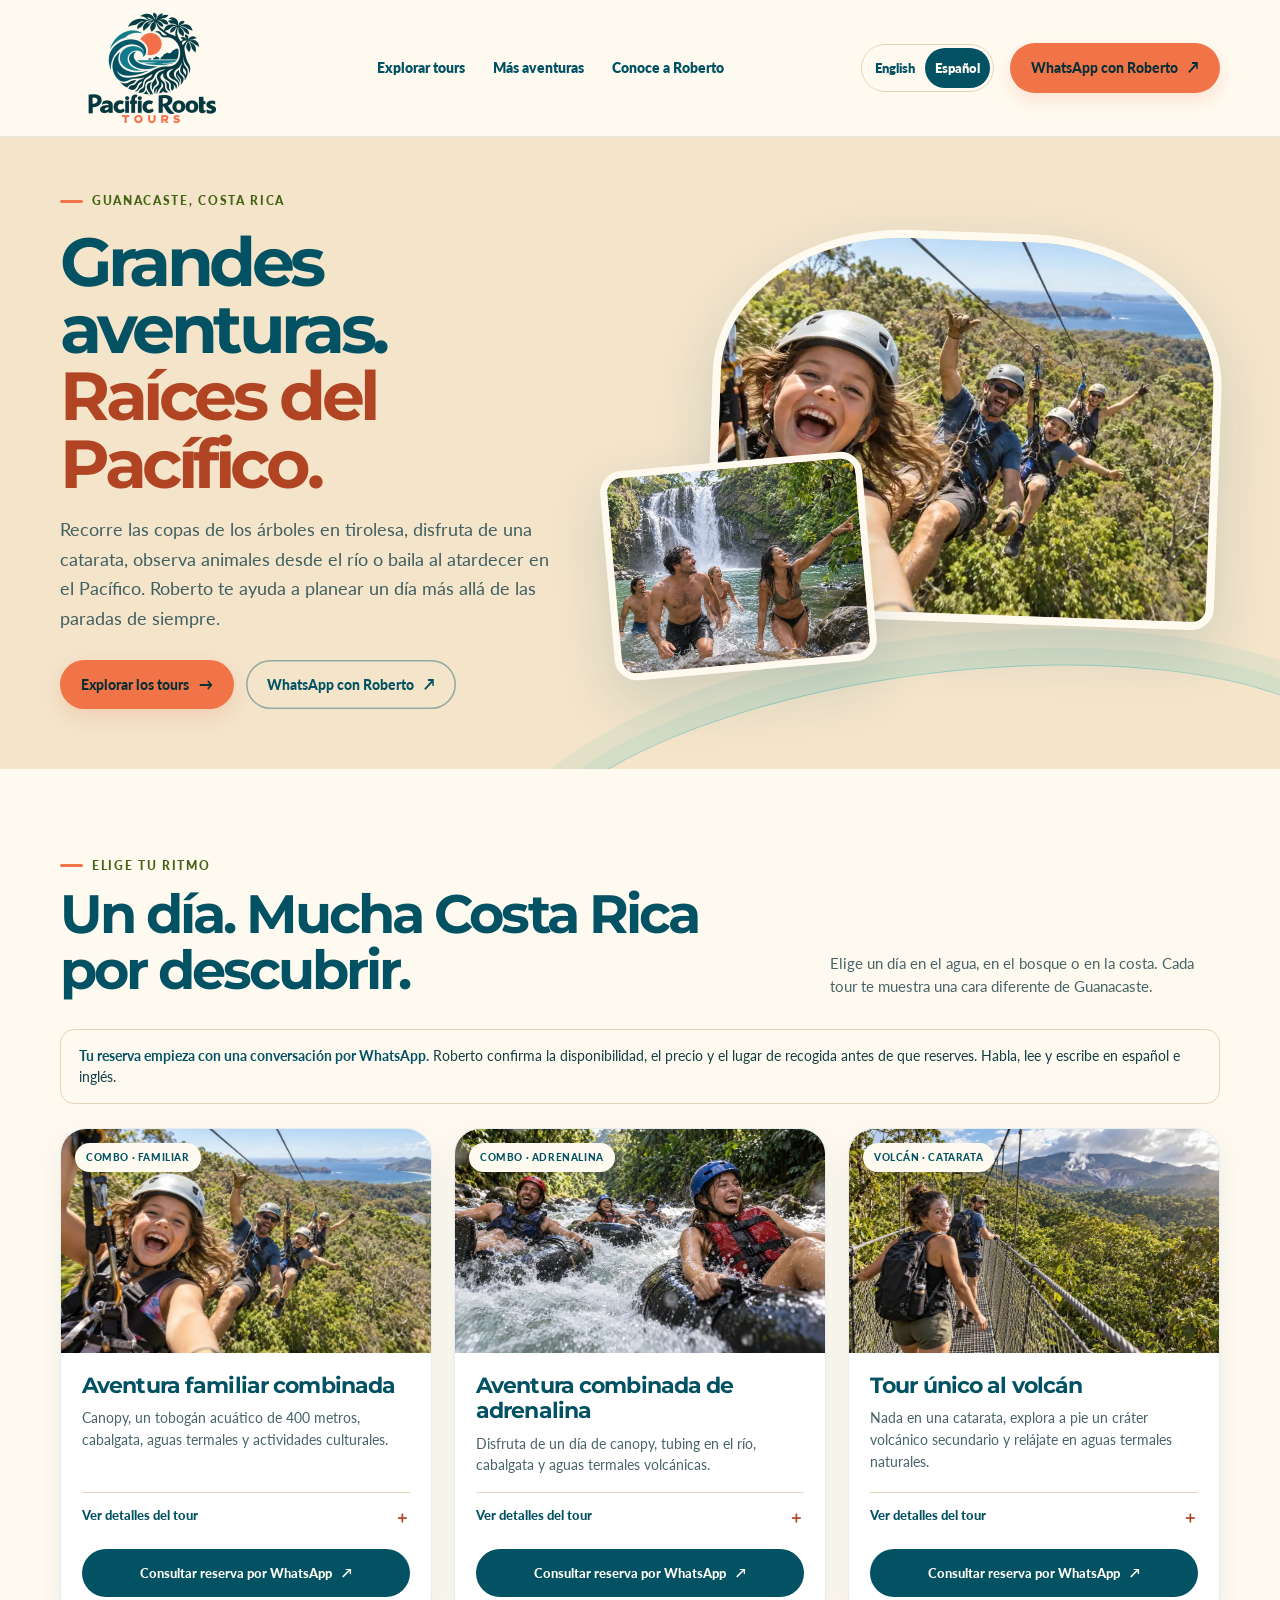
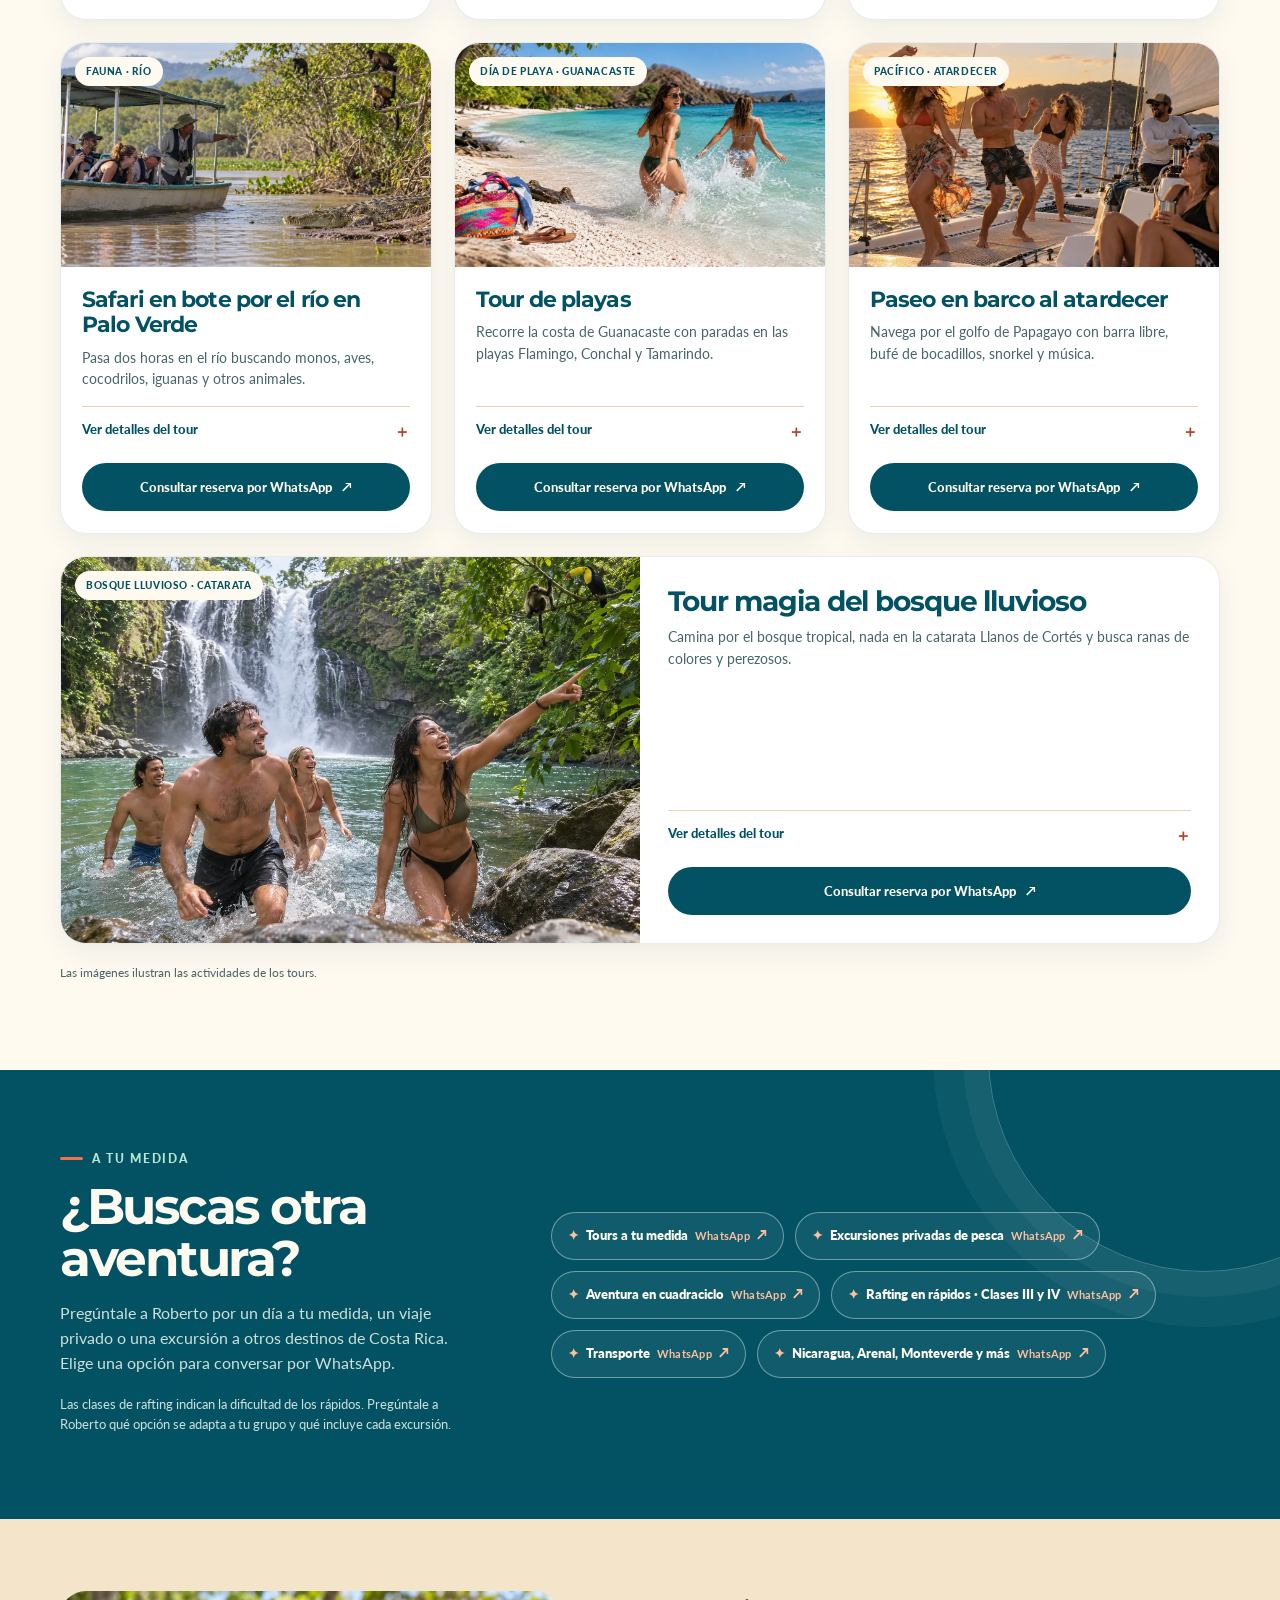
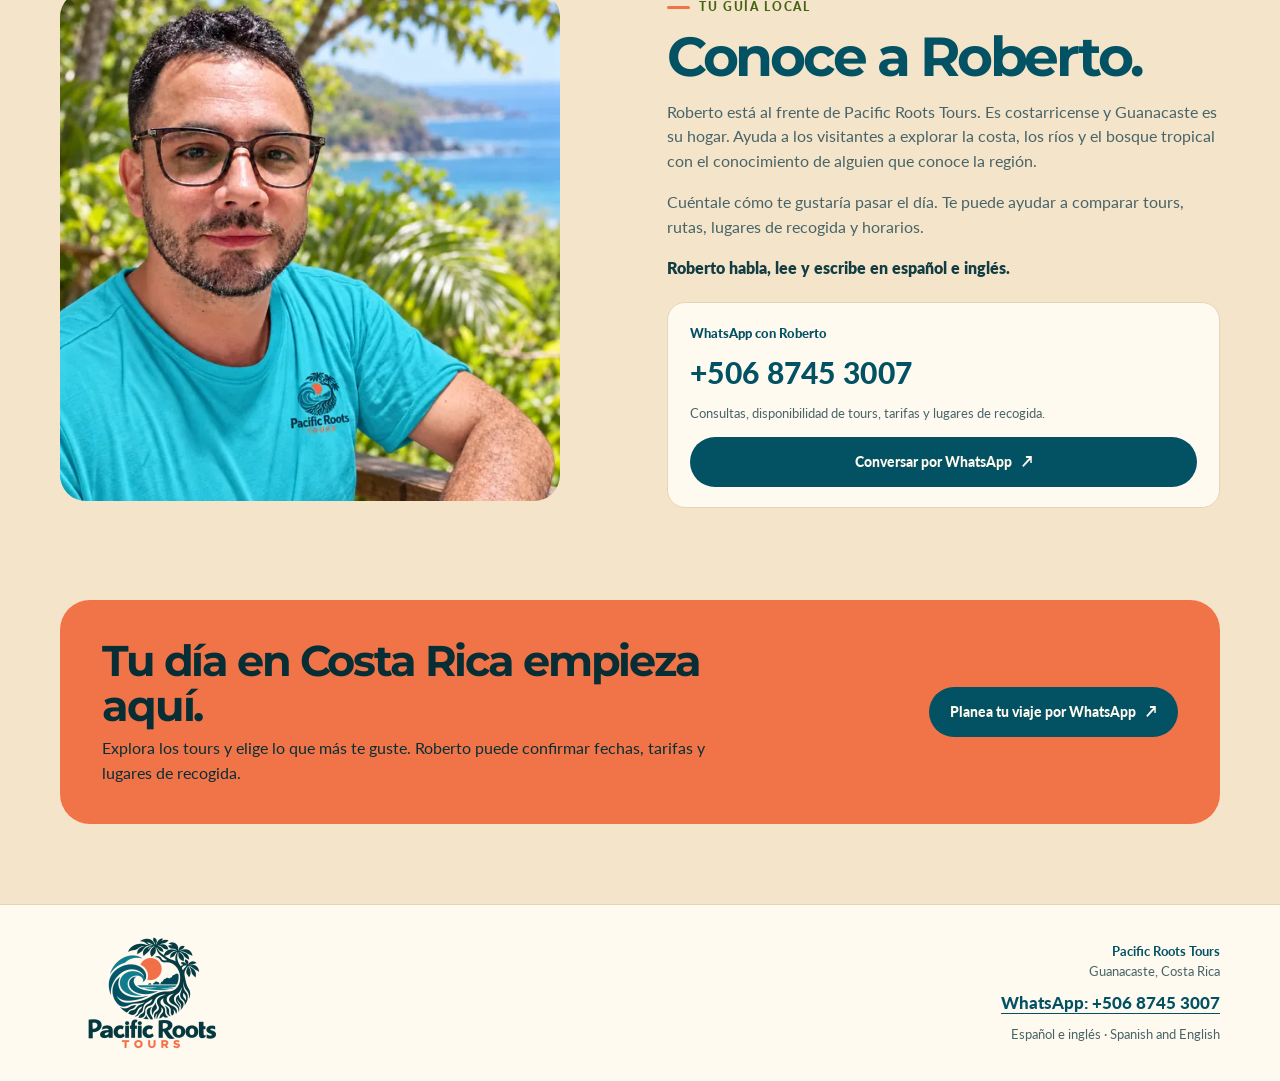
==== commit 99bea92e: "Open language switches at hero and clarify Spanish WhatsApp links" ====
--- a/es/index.html
+++ b/es/index.html
@@ -34,15 +34,15 @@
   <a class="skip-link" href="#top">Ir al contenido principal</a>
   <header><div class="shell nav">
     <a class="brand" href="#top" aria-label="Inicio de Pacific Roots Tours"><img class="brand-logo" src="/assets/pacific-roots-logo-web.webp" alt="Pacific Roots Tours" width="1536" height="1024"></a>
-    <nav class="nav-links" id="navLinks" aria-label="Navegación principal"><a href="#tours">Explorar tours</a><a href="#more">Más aventuras</a><a href="#roberto">Conoce a Roberto</a><a class="nav-contact" href="https://wa.me/50687453007?text=%C2%A1Hola%2C%20Roberto%21%20%C2%BFPodr%C3%ADas%20ayudarme%20a%20planear%20un%20tour%20y%20confirmar%20la%20disponibilidad%2C%20las%20tarifas%20y%20el%20lugar%20de%20recogida%3F" target="_blank" rel="noopener noreferrer">Escríbele a Roberto</a></nav>
-    <div class="nav-actions"><nav class="language-switch" aria-label="Idioma del sitio"><a href="/" lang="en" hreflang="en">English</a><a href="/es/" lang="es" hreflang="es" aria-current="page">Español</a></nav>
-    <a class="button nav-cta" href="https://wa.me/50687453007?text=%C2%A1Hola%2C%20Roberto%21%20%C2%BFPodr%C3%ADas%20ayudarme%20a%20planear%20un%20tour%20y%20confirmar%20la%20disponibilidad%2C%20las%20tarifas%20y%20el%20lugar%20de%20recogida%3F" target="_blank" rel="noopener noreferrer">Escríbele a Roberto <span aria-hidden="true">↗</span></a>
+    <nav class="nav-links" id="navLinks" aria-label="Navegación principal"><a href="#tours">Explorar tours</a><a href="#more">Más aventuras</a><a href="#roberto">Conoce a Roberto</a><a class="nav-contact" href="https://wa.me/50687453007?text=%C2%A1Hola%2C%20Roberto%21%20%C2%BFPodr%C3%ADas%20ayudarme%20a%20planear%20un%20tour%20y%20confirmar%20la%20disponibilidad%2C%20las%20tarifas%20y%20el%20lugar%20de%20recogida%3F" target="_blank" rel="noopener noreferrer">WhatsApp con Roberto</a></nav>
+    <div class="nav-actions"><nav class="language-switch" aria-label="Idioma del sitio"><a href="/#top" lang="en" hreflang="en">English</a><a href="/es/#top" lang="es" hreflang="es" aria-current="page">Español</a></nav>
+    <a class="button nav-cta" href="https://wa.me/50687453007?text=%C2%A1Hola%2C%20Roberto%21%20%C2%BFPodr%C3%ADas%20ayudarme%20a%20planear%20un%20tour%20y%20confirmar%20la%20disponibilidad%2C%20las%20tarifas%20y%20el%20lugar%20de%20recogida%3F" target="_blank" rel="noopener noreferrer">WhatsApp con Roberto <span aria-hidden="true">↗</span></a>
     <button class="menu" id="menu" aria-label="Abrir menú" aria-expanded="false" aria-controls="navLinks">☰</button>
     </div>
   </div></header>
   <main id="top" tabindex="-1">
     <section class="hero"><div class="shell hero-grid">
-      <div><span class="eyebrow">Guanacaste, Costa Rica</span><h1>Grandes aventuras. <em>Raíces del Pacífico.</em></h1><p class="hero-copy">Recorre las copas de los árboles en tirolesa, disfruta de una catarata, observa animales desde el río o baila al atardecer en el Pacífico. Roberto te ayuda a planear un día más allá de las paradas de siempre.</p><div class="actions"><a class="button" href="#tours">Explorar los tours <span aria-hidden="true">→</span></a><a class="button outline" href="https://wa.me/50687453007?text=%C2%A1Hola%2C%20Roberto%21%20%C2%BFPodr%C3%ADas%20ayudarme%20a%20planear%20un%20tour%20y%20confirmar%20la%20disponibilidad%2C%20las%20tarifas%20y%20el%20lugar%20de%20recogida%3F" target="_blank" rel="noopener noreferrer">Escríbele a Roberto <span aria-hidden="true">↗</span></a></div></div>
+      <div><span class="eyebrow">Guanacaste, Costa Rica</span><h1>Grandes aventuras. <em>Raíces del Pacífico.</em></h1><p class="hero-copy">Recorre las copas de los árboles en tirolesa, disfruta de una catarata, observa animales desde el río o baila al atardecer en el Pacífico. Roberto te ayuda a planear un día más allá de las paradas de siempre.</p><div class="actions"><a class="button" href="#tours">Explorar los tours <span aria-hidden="true">→</span></a><a class="button outline" href="https://wa.me/50687453007?text=%C2%A1Hola%2C%20Roberto%21%20%C2%BFPodr%C3%ADas%20ayudarme%20a%20planear%20un%20tour%20y%20confirmar%20la%20disponibilidad%2C%20las%20tarifas%20y%20el%20lugar%20de%20recogida%3F" target="_blank" rel="noopener noreferrer">WhatsApp con Roberto <span aria-hidden="true">↗</span></a></div></div>
       <div class="hero-photos" aria-label="Visitantes disfrutando de aventuras en Guanacaste"><img class="hero-main" fetchpriority="high" src="/assets/family-zipline.webp" width="1100" height="550" alt="Una familia se divierte en un recorrido de canopy en Guanacaste"><img class="hero-inset" src="/assets/rainforest-waterfall.webp" width="1100" height="733" alt="Viajeros disfrutando del agua bajo una catarata de Costa Rica"></div>
     </div></section>
     <section class="tour-section" id="tours"><div class="shell"><div class="section-head"><div><span class="eyebrow">Elige tu ritmo</span><h2>Un día. Mucha Costa Rica por descubrir.</h2></div><p>Elige un día en el agua, en el bosque o en la costa. Cada tour te muestra una cara diferente de Guanacaste.</p></div>
@@ -58,23 +58,13 @@
       </div>
       <p class="image-note">Las imágenes ilustran las actividades de los tours.</p>
     </div></section>
-    <section class="more" id="more"><div class="shell more-grid"><div><span class="eyebrow">A tu medida</span><h2>¿Buscas otra aventura?</h2><p>Pregúntale a Roberto por un día a tu medida, un viaje privado o una excursión a otros destinos de Costa Rica. Elige una opción para conversar por WhatsApp.</p><p class="service-note">Las clases de rafting indican la dificultad de los rápidos. Pregúntale a Roberto qué opción se adapta a tu grupo y qué incluye cada excursión.</p></div><div class="pills"><a class="pill" href="https://wa.me/50687453007?text=%C2%A1Hola%2C%20Roberto%21%20Quisiera%20consultar%20sobre%3A%20Tours%20a%20tu%20medida.%20%C2%BFPodr%C3%ADas%20indicarme%20la%20disponibilidad%20y%20las%20tarifas%3F" target="_blank" rel="noopener noreferrer" aria-label="Consultar a Roberto por WhatsApp sobre Tours a tu medida"><b aria-hidden="true">✦</b><span class="pill-label">Tours a tu medida</span> <span aria-hidden="true">↗</span></a><a class="pill" href="https://wa.me/50687453007?text=%C2%A1Hola%2C%20Roberto%21%20Quisiera%20consultar%20sobre%3A%20Excursiones%20privadas%20de%20pesca.%20%C2%BFPodr%C3%ADas%20indicarme%20la%20disponibilidad%20y%20las%20tarifas%3F" target="_blank" rel="noopener noreferrer" aria-label="Consultar a Roberto por WhatsApp sobre Excursiones privadas de pesca"><b aria-hidden="true">✦</b><span class="pill-label">Excursiones privadas de pesca</span> <span aria-hidden="true">↗</span></a><a class="pill" href="https://wa.me/50687453007?text=%C2%A1Hola%2C%20Roberto%21%20Quisiera%20consultar%20sobre%3A%20Aventura%20en%20cuadraciclo.%20%C2%BFPodr%C3%ADas%20indicarme%20la%20disponibilidad%20y%20las%20tarifas%3F" target="_blank" rel="noopener noreferrer" aria-label="Consultar a Roberto por WhatsApp sobre Aventura en cuadraciclo"><b aria-hidden="true">✦</b><span class="pill-label">Aventura en cuadraciclo</span> <span aria-hidden="true">↗</span></a><a class="pill" href="https://wa.me/50687453007?text=%C2%A1Hola%2C%20Roberto%21%20Quisiera%20consultar%20sobre%3A%20Rafting%20en%20r%C3%A1pidos%20%C2%B7%20Clases%20III%20y%20IV.%20%C2%BFPodr%C3%ADas%20indicarme%20la%20disponibilidad%20y%20las%20tarifas%3F" target="_blank" rel="noopener noreferrer" aria-label="Consultar a Roberto por WhatsApp sobre Rafting en rápidos · Clases III y IV"><b aria-hidden="true">✦</b><span class="pill-label">Rafting en rápidos · Clases III y IV</span> <span aria-hidden="true">↗</span></a><a class="pill" href="https://wa.me/50687453007?text=%C2%A1Hola%2C%20Roberto%21%20Quisiera%20consultar%20sobre%3A%20Transporte.%20%C2%BFPodr%C3%ADas%20indicarme%20la%20disponibilidad%20y%20las%20tarifas%3F" target="_blank" rel="noopener noreferrer" aria-label="Consultar a Roberto por WhatsApp sobre Transporte"><b aria-hidden="true">✦</b><span class="pill-label">Transporte</span> <span aria-hidden="true">↗</span></a><a class="pill" href="https://wa.me/50687453007?text=%C2%A1Hola%2C%20Roberto%21%20Quisiera%20consultar%20sobre%3A%20Nicaragua%2C%20Arenal%2C%20Monteverde%20y%20m%C3%A1s.%20%C2%BFPodr%C3%ADas%20indicarme%20la%20disponibilidad%20y%20las%20tarifas%3F" target="_blank" rel="noopener noreferrer" aria-label="Consultar a Roberto por WhatsApp sobre Nicaragua, Arenal, Monteverde y más"><b aria-hidden="true">✦</b><span class="pill-label">Nicaragua, Arenal, Monteverde y más</span> <span aria-hidden="true">↗</span></a></div></div></section>
-    <section class="roberto" id="roberto"><div class="shell roberto-grid"><div class="roberto-photo"><img src="/assets/roberto-coastal.webp" width="599" height="610" alt="Roberto, tu guía costarricense de Pacific Roots Tours" loading="lazy"></div><div class="roberto-copy"><span class="eyebrow">Tu guía local</span><h2>Conoce a Roberto.</h2><p>Roberto está al frente de Pacific Roots Tours. Es costarricense y Guanacaste es su hogar. Ayuda a los visitantes a explorar la costa, los ríos y el bosque tropical con el conocimiento de alguien que conoce la región.</p><p>Cuéntale cómo te gustaría pasar el día. Te puede ayudar a comparar tours, rutas, lugares de recogida y horarios.</p><p class="languages">Roberto habla, lee y escribe en español e inglés.</p><div class="contact-card"><span class="contact-label">Escríbele a Roberto</span><a class="contact-number" href="https://wa.me/50687453007?text=%C2%A1Hola%2C%20Roberto%21%20%C2%BFPodr%C3%ADas%20ayudarme%20a%20planear%20un%20tour%20y%20confirmar%20la%20disponibilidad%2C%20las%20tarifas%20y%20el%20lugar%20de%20recogida%3F" target="_blank" rel="noopener noreferrer">+506 8745 3007</a><p>Consultas, disponibilidad de tours, tarifas y lugares de recogida.</p><a class="button deep" href="https://wa.me/50687453007?text=%C2%A1Hola%2C%20Roberto%21%20%C2%BFPodr%C3%ADas%20ayudarme%20a%20planear%20un%20tour%20y%20confirmar%20la%20disponibilidad%2C%20las%20tarifas%20y%20el%20lugar%20de%20recogida%3F" target="_blank" rel="noopener noreferrer">Conversar por WhatsApp <span aria-hidden="true">↗</span></a></div></div></div></section>
-    <section class="plan" id="plan"><div class="shell"><div class="plan-card"><div class="plan-copy"><h2>Tu día en Costa Rica empieza aquí.</h2><p>Explora los tours y elige lo que más te guste. Roberto puede confirmar fechas, tarifas y lugares de recogida.</p></div><a class="button deep" href="https://wa.me/50687453007?text=%C2%A1Hola%2C%20Roberto%21%20Me%20interesa%20reservar%20un%20tour%20de%20Pacific%20Roots.%20%C2%BFPodr%C3%ADas%20ayudarme%20con%20las%20fechas%2C%20las%20tarifas%20y%20el%20lugar%20de%20recogida%3F" target="_blank" rel="noopener noreferrer">Planea tu viaje con Roberto <span aria-hidden="true">↗</span></a></div></div></section>
+    <section class="more" id="more"><div class="shell more-grid"><div><span class="eyebrow">A tu medida</span><h2>¿Buscas otra aventura?</h2><p>Pregúntale a Roberto por un día a tu medida, un viaje privado o una excursión a otros destinos de Costa Rica. Elige una opción para conversar por WhatsApp.</p><p class="service-note">Las clases de rafting indican la dificultad de los rápidos. Pregúntale a Roberto qué opción se adapta a tu grupo y qué incluye cada excursión.</p></div><div class="pills"><a class="pill" href="https://wa.me/50687453007?text=%C2%A1Hola%2C%20Roberto%21%20Quisiera%20consultar%20sobre%3A%20Tours%20a%20tu%20medida.%20%C2%BFPodr%C3%ADas%20indicarme%20la%20disponibilidad%20y%20las%20tarifas%3F" target="_blank" rel="noopener noreferrer" aria-label="Consultar a Roberto por WhatsApp sobre Tours a tu medida"><b aria-hidden="true">✦</b><span class="pill-label">Tours a tu medida</span> <span class="pill-channel">WhatsApp</span> <span aria-hidden="true">↗</span></a><a class="pill" href="https://wa.me/50687453007?text=%C2%A1Hola%2C%20Roberto%21%20Quisiera%20consultar%20sobre%3A%20Excursiones%20privadas%20de%20pesca.%20%C2%BFPodr%C3%ADas%20indicarme%20la%20disponibilidad%20y%20las%20tarifas%3F" target="_blank" rel="noopener noreferrer" aria-label="Consultar a Roberto por WhatsApp sobre Excursiones privadas de pesca"><b aria-hidden="true">✦</b><span class="pill-label">Excursiones privadas de pesca</span> <span class="pill-channel">WhatsApp</span> <span aria-hidden="true">↗</span></a><a class="pill" href="https://wa.me/50687453007?text=%C2%A1Hola%2C%20Roberto%21%20Quisiera%20consultar%20sobre%3A%20Aventura%20en%20cuadraciclo.%20%C2%BFPodr%C3%ADas%20indicarme%20la%20disponibilidad%20y%20las%20tarifas%3F" target="_blank" rel="noopener noreferrer" aria-label="Consultar a Roberto por WhatsApp sobre Aventura en cuadraciclo"><b aria-hidden="true">✦</b><span class="pill-label">Aventura en cuadraciclo</span> <span class="pill-channel">WhatsApp</span> <span aria-hidden="true">↗</span></a><a class="pill" href="https://wa.me/50687453007?text=%C2%A1Hola%2C%20Roberto%21%20Quisiera%20consultar%20sobre%3A%20Rafting%20en%20r%C3%A1pidos%20%C2%B7%20Clases%20III%20y%20IV.%20%C2%BFPodr%C3%ADas%20indicarme%20la%20disponibilidad%20y%20las%20tarifas%3F" target="_blank" rel="noopener noreferrer" aria-label="Consultar a Roberto por WhatsApp sobre Rafting en rápidos · Clases III y IV"><b aria-hidden="true">✦</b><span class="pill-label">Rafting en rápidos · Clases III y IV</span> <span class="pill-channel">WhatsApp</span> <span aria-hidden="true">↗</span></a><a class="pill" href="https://wa.me/50687453007?text=%C2%A1Hola%2C%20Roberto%21%20Quisiera%20consultar%20sobre%3A%20Transporte.%20%C2%BFPodr%C3%ADas%20indicarme%20la%20disponibilidad%20y%20las%20tarifas%3F" target="_blank" rel="noopener noreferrer" aria-label="Consultar a Roberto por WhatsApp sobre Transporte"><b aria-hidden="true">✦</b><span class="pill-label">Transporte</span> <span class="pill-channel">WhatsApp</span> <span aria-hidden="true">↗</span></a><a class="pill" href="https://wa.me/50687453007?text=%C2%A1Hola%2C%20Roberto%21%20Quisiera%20consultar%20sobre%3A%20Nicaragua%2C%20Arenal%2C%20Monteverde%20y%20m%C3%A1s.%20%C2%BFPodr%C3%ADas%20indicarme%20la%20disponibilidad%20y%20las%20tarifas%3F" target="_blank" rel="noopener noreferrer" aria-label="Consultar a Roberto por WhatsApp sobre Nicaragua, Arenal, Monteverde y más"><b aria-hidden="true">✦</b><span class="pill-label">Nicaragua, Arenal, Monteverde y más</span> <span class="pill-channel">WhatsApp</span> <span aria-hidden="true">↗</span></a></div></div></section>
+    <section class="roberto" id="roberto"><div class="shell roberto-grid"><div class="roberto-photo"><img src="/assets/roberto-coastal.webp" width="599" height="610" alt="Roberto, tu guía costarricense de Pacific Roots Tours" loading="lazy"></div><div class="roberto-copy"><span class="eyebrow">Tu guía local</span><h2>Conoce a Roberto.</h2><p>Roberto está al frente de Pacific Roots Tours. Es costarricense y Guanacaste es su hogar. Ayuda a los visitantes a explorar la costa, los ríos y el bosque tropical con el conocimiento de alguien que conoce la región.</p><p>Cuéntale cómo te gustaría pasar el día. Te puede ayudar a comparar tours, rutas, lugares de recogida y horarios.</p><p class="languages">Roberto habla, lee y escribe en español e inglés.</p><div class="contact-card"><span class="contact-label">WhatsApp con Roberto</span><a class="contact-number" href="https://wa.me/50687453007?text=%C2%A1Hola%2C%20Roberto%21%20%C2%BFPodr%C3%ADas%20ayudarme%20a%20planear%20un%20tour%20y%20confirmar%20la%20disponibilidad%2C%20las%20tarifas%20y%20el%20lugar%20de%20recogida%3F" target="_blank" rel="noopener noreferrer">+506 8745 3007</a><p>Consultas, disponibilidad de tours, tarifas y lugares de recogida.</p><a class="button deep" href="https://wa.me/50687453007?text=%C2%A1Hola%2C%20Roberto%21%20%C2%BFPodr%C3%ADas%20ayudarme%20a%20planear%20un%20tour%20y%20confirmar%20la%20disponibilidad%2C%20las%20tarifas%20y%20el%20lugar%20de%20recogida%3F" target="_blank" rel="noopener noreferrer">Conversar por WhatsApp <span aria-hidden="true">↗</span></a></div></div></div></section>
+    <section class="plan" id="plan"><div class="shell"><div class="plan-card"><div class="plan-copy"><h2>Tu día en Costa Rica empieza aquí.</h2><p>Explora los tours y elige lo que más te guste. Roberto puede confirmar fechas, tarifas y lugares de recogida.</p></div><a class="button deep" href="https://wa.me/50687453007?text=%C2%A1Hola%2C%20Roberto%21%20Me%20interesa%20reservar%20un%20tour%20de%20Pacific%20Roots.%20%C2%BFPodr%C3%ADas%20ayudarme%20con%20las%20fechas%2C%20las%20tarifas%20y%20el%20lugar%20de%20recogida%3F" target="_blank" rel="noopener noreferrer">Planea tu viaje por WhatsApp <span aria-hidden="true">↗</span></a></div></div></section>
   </main>
   <footer><div class="shell footer-row"><a class="brand footer-brand" href="#top" aria-label="Inicio de Pacific Roots Tours"><img class="brand-logo" src="/assets/pacific-roots-logo-web.webp" alt="Pacific Roots Tours" width="1536" height="1024"></a><div class="footer-note"><strong>Pacific Roots Tours</strong><br>Guanacaste, Costa Rica<br><a href="https://wa.me/50687453007?text=%C2%A1Hola%2C%20Roberto%21%20%C2%BFPodr%C3%ADas%20ayudarme%20a%20planear%20un%20tour%20y%20confirmar%20la%20disponibilidad%2C%20las%20tarifas%20y%20el%20lugar%20de%20recogida%3F" target="_blank" rel="noopener noreferrer">WhatsApp: +506 8745 3007</a><br>Español e inglés · Spanish and English</div></div></footer>
   <script>
 
-    // Keep the selected tour or section when changing languages.
-    const syncLanguageLinks=()=>{
-      document.querySelectorAll('.language-switch a').forEach(a=>{
-        const destination=new URL(a.href);
-        destination.hash=window.location.hash;
-        a.href=destination.pathname+destination.hash;
-      });
-    };
-    syncLanguageLinks();
-    window.addEventListener('hashchange',syncLanguageLinks);
     const m=document.getElementById('menu'),n=document.getElementById('navLinks');
     if(m&&n){
       document.documentElement.classList.add('has-js');
--- a/assets/site.css
+++ b/assets/site.css
@@ -113,3 +113,5 @@
 html[lang="es"] h1{font-size:clamp(43px,5.5vw,68px)}
 @media(max-width:1100px){.nav-actions{order:2}.nav-actions .menu{display:none}.has-js .nav-actions .menu{display:block}}
 @media(max-width:480px){.nav{gap:8px}.brand img.brand-logo{width:100px}.nav-actions{gap:8px}.language-switch a{font-size:12px;padding:8px 7px}.nav-actions .menu{min-width:44px;width:44px;min-height:44px}}
+
+.pill .pill-channel{font-size:11px;font-weight:700;letter-spacing:.02em}
